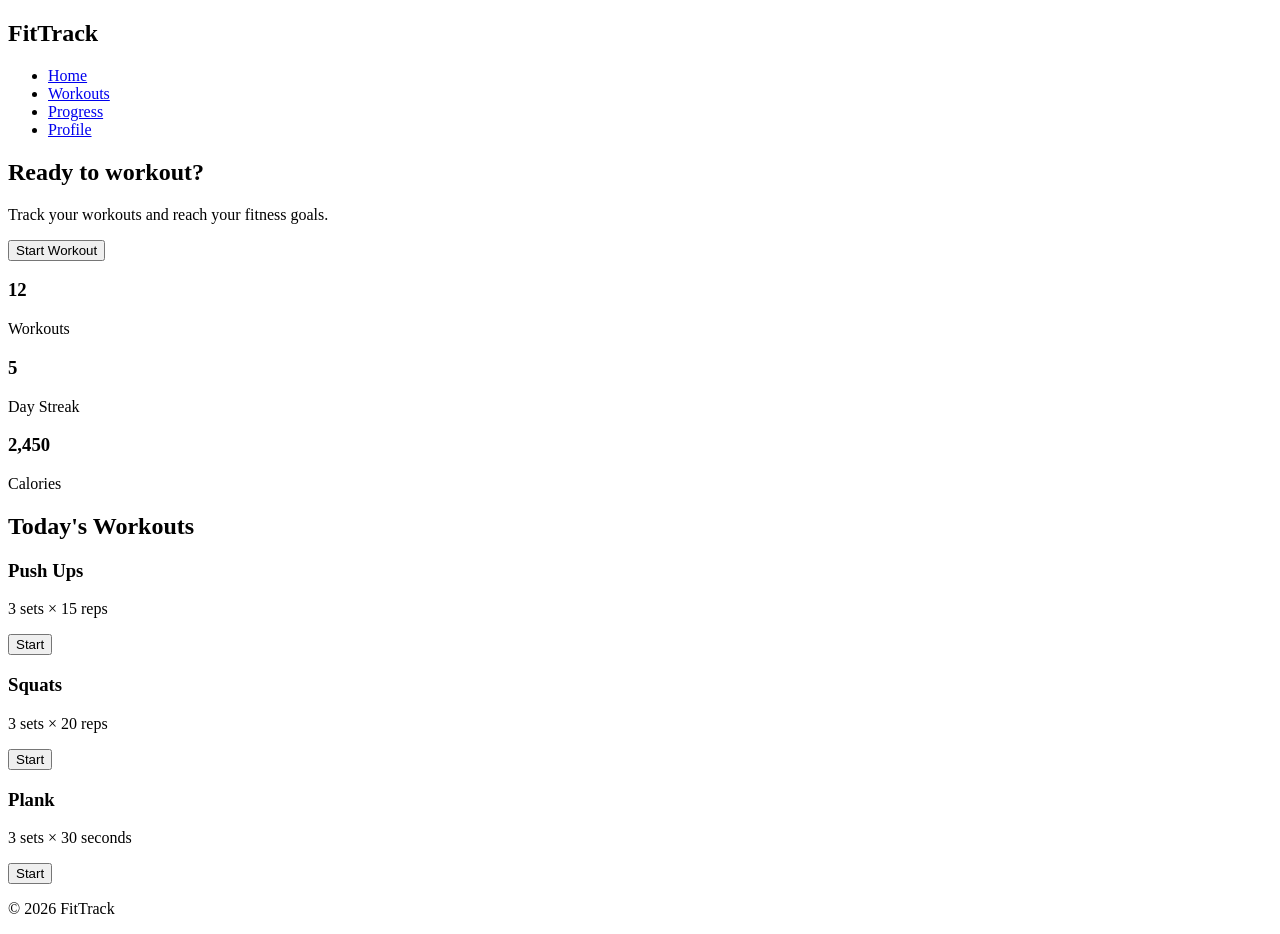
==== HTML/gymApp.html @ 67a6e4cb "first commit" ====
<!doctype html>
<html lang="en">
  <head>
    <meta charset="UTF-8" />
    <meta name="viewport" content="width=device-width, initial-scale=1.0" />
    <title>Document</title>
    <link rel="stylesheet" href="/CSS/GymApp.css" />
  </head>
  <body>
    <!-- Navigation -->
    <nav>
      <h2>FitTrack</h2>

      <ul>
        <li><a href="GymApp.html">Home</a></li>
        <li><a href="workOut.html">Workouts</a></li>
        <li><a href="progress.html">Progress</a></li>
        <li><a href="profile.html">Profile</a></li>
      </ul>
    </nav>

    <section class="hero">
      <h1>Ready to workout?</h1>

      <p>Track your workouts and reach your fitness goals.</p>

      <button onclick="startWorkout()">Start Workout</button>
    </section>

    <section class="stats">
      <div class="stat">
        <h3>12</h3>
        <p>Workouts</p>
      </div>

      <div class="stat">
        <h3>5</h3>
        <p>Day Streak</p>
      </div>

      <div class="stat">
        <h3>2,450</h3>
        <p>Calories</p>
      </div>
    </section>

    <section class="workouts">
      <h2>Today's Workouts</h2>

      <div class="workout-container">
        <div class="workout">
          <h3>Push Ups</h3>
          <p>3 sets × 15 reps</p>

          <button onclick="pushUps()">Start</button>
        </div>

        <div class="workout">
          <h3>Squats</h3>
          <p>3 sets × 20 reps</p>

          <button onclick="squats()">Start</button>
        </div>

        <div class="workout">
          <h3>Plank</h3>
          <p>3 sets × 30 seconds</p>

          <button onclick="plank()">Start</button>
        </div>
      </div>
    </section>

    <!-- Footer -->
    <footer>
      <p>© 2026 FitTrack</p>
    </footer>

    <script src="/JS/GymApp.js"></script>
  </body>
</html>
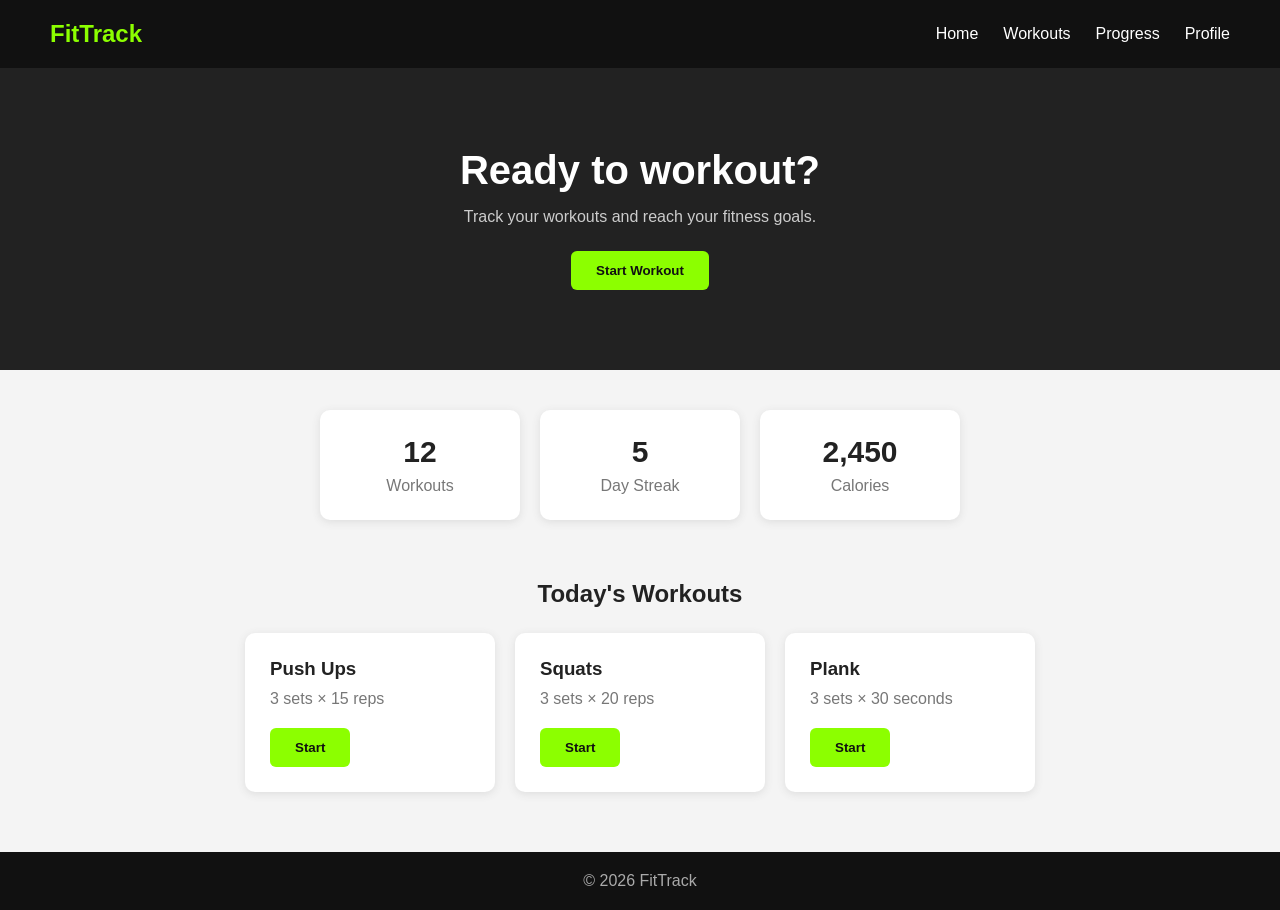
==== commit 5e0b9ee9: "Fix case sensitivity in HTML file links" ====
--- a/HTML/gymApp.html
+++ b/HTML/gymApp.html
@@ -4,15 +4,14 @@
     <meta charset="UTF-8" />
     <meta name="viewport" content="width=device-width, initial-scale=1.0" />
     <title>Document</title>
-    <link rel="stylesheet" href="/CSS/GymApp.css" />
+    <link rel="stylesheet" href="/CSS/gymApp.css" />
   </head>
   <body>
-    <!-- Navigation -->
     <nav>
       <h2>FitTrack</h2>
 
       <ul>
-        <li><a href="GymApp.html">Home</a></li>
+        <li><a href="gymApp.html">Home</a></li>
         <li><a href="workOut.html">Workouts</a></li>
         <li><a href="progress.html">Progress</a></li>
         <li><a href="profile.html">Profile</a></li>
@@ -70,8 +69,6 @@
         </div>
       </div>
     </section>
-
-    <!-- Footer -->
     <footer>
       <p>© 2026 FitTrack</p>
     </footer>
--- a/CSS/gymApp.css
+++ b/CSS/gymApp.css
@@ -0,0 +1,209 @@
+* {
+    margin: 0;
+    padding: 0;
+    box-sizing: border-box;
+}
+
+body {
+    font-family: Arial, sans-serif;
+    background: #f4f4f4;
+    color: #222;
+}
+
+
+/* NAVBAR */
+
+nav {
+    background: #111;
+    color: white;
+
+    padding: 20px 50px;
+
+    display: flex;
+    justify-content: space-between;
+    align-items: center;
+}
+
+nav h2 {
+    color: #8cff00;
+}
+
+nav ul {
+    display: flex;
+    gap: 25px;
+
+    list-style: none;
+}
+
+nav a {
+    color: white;
+    text-decoration: none;
+}
+
+nav a:hover {
+    color: #8cff00;
+}
+
+
+/* HERO */
+
+.hero {
+    text-align: center;
+
+    padding: 80px 20px;
+
+    background: #222;
+    color: white;
+}
+
+.hero h1 {
+    font-size: 40px;
+    margin-bottom: 15px;
+}
+
+.hero p {
+    color: #ccc;
+    margin-bottom: 25px;
+}
+
+button {
+    background: #8cff00;
+    color: #111;
+
+    border: none;
+    padding: 12px 25px;
+
+    border-radius: 6px;
+
+    cursor: pointer;
+    font-weight: bold;
+}
+
+button:hover {
+    background: #70d900;
+}
+
+
+/* STATS */
+
+.stats {
+    display: flex;
+    justify-content: center;
+
+    gap: 20px;
+
+    padding: 40px 20px;
+}
+
+.stat {
+    background: white;
+
+    width: 200px;
+
+    padding: 25px;
+
+    text-align: center;
+
+    border-radius: 10px;
+
+    box-shadow: 0 2px 8px #ddd;
+}
+
+.stat h3 {
+    font-size: 30px;
+    color: #222;
+
+    margin-bottom: 8px;
+}
+
+.stat p {
+    color: #777;
+}
+
+
+/* WORKOUTS */
+
+.workouts {
+    padding: 20px 50px 60px;
+}
+
+.workouts h2 {
+    text-align: center;
+
+    margin-bottom: 25px;
+}
+
+.workout-container {
+    display: flex;
+
+    justify-content: center;
+
+    gap: 20px;
+}
+
+.workout {
+    background: white;
+
+    width: 250px;
+
+    padding: 25px;
+
+    border-radius: 10px;
+
+    box-shadow: 0 2px 8px #ddd;
+}
+
+.workout h3 {
+    margin-bottom: 10px;
+}
+
+.workout p {
+    color: #777;
+
+    margin-bottom: 20px;
+}
+
+
+/* FOOTER */
+
+footer {
+    background: #111;
+
+    color: #aaa;
+
+    text-align: center;
+
+    padding: 20px;
+}
+
+
+/* MOBILE */
+
+@media (max-width: 700px) {
+
+    nav {
+        padding: 20px;
+    }
+
+    nav ul {
+        gap: 10px;
+    }
+
+    .hero h1 {
+        font-size: 30px;
+    }
+
+    .stats {
+        flex-direction: column;
+        align-items: center;
+    }
+
+    .workout-container {
+        flex-direction: column;
+        align-items: center;
+    }
+
+    .workouts {
+        padding: 20px;
+    }
+}
